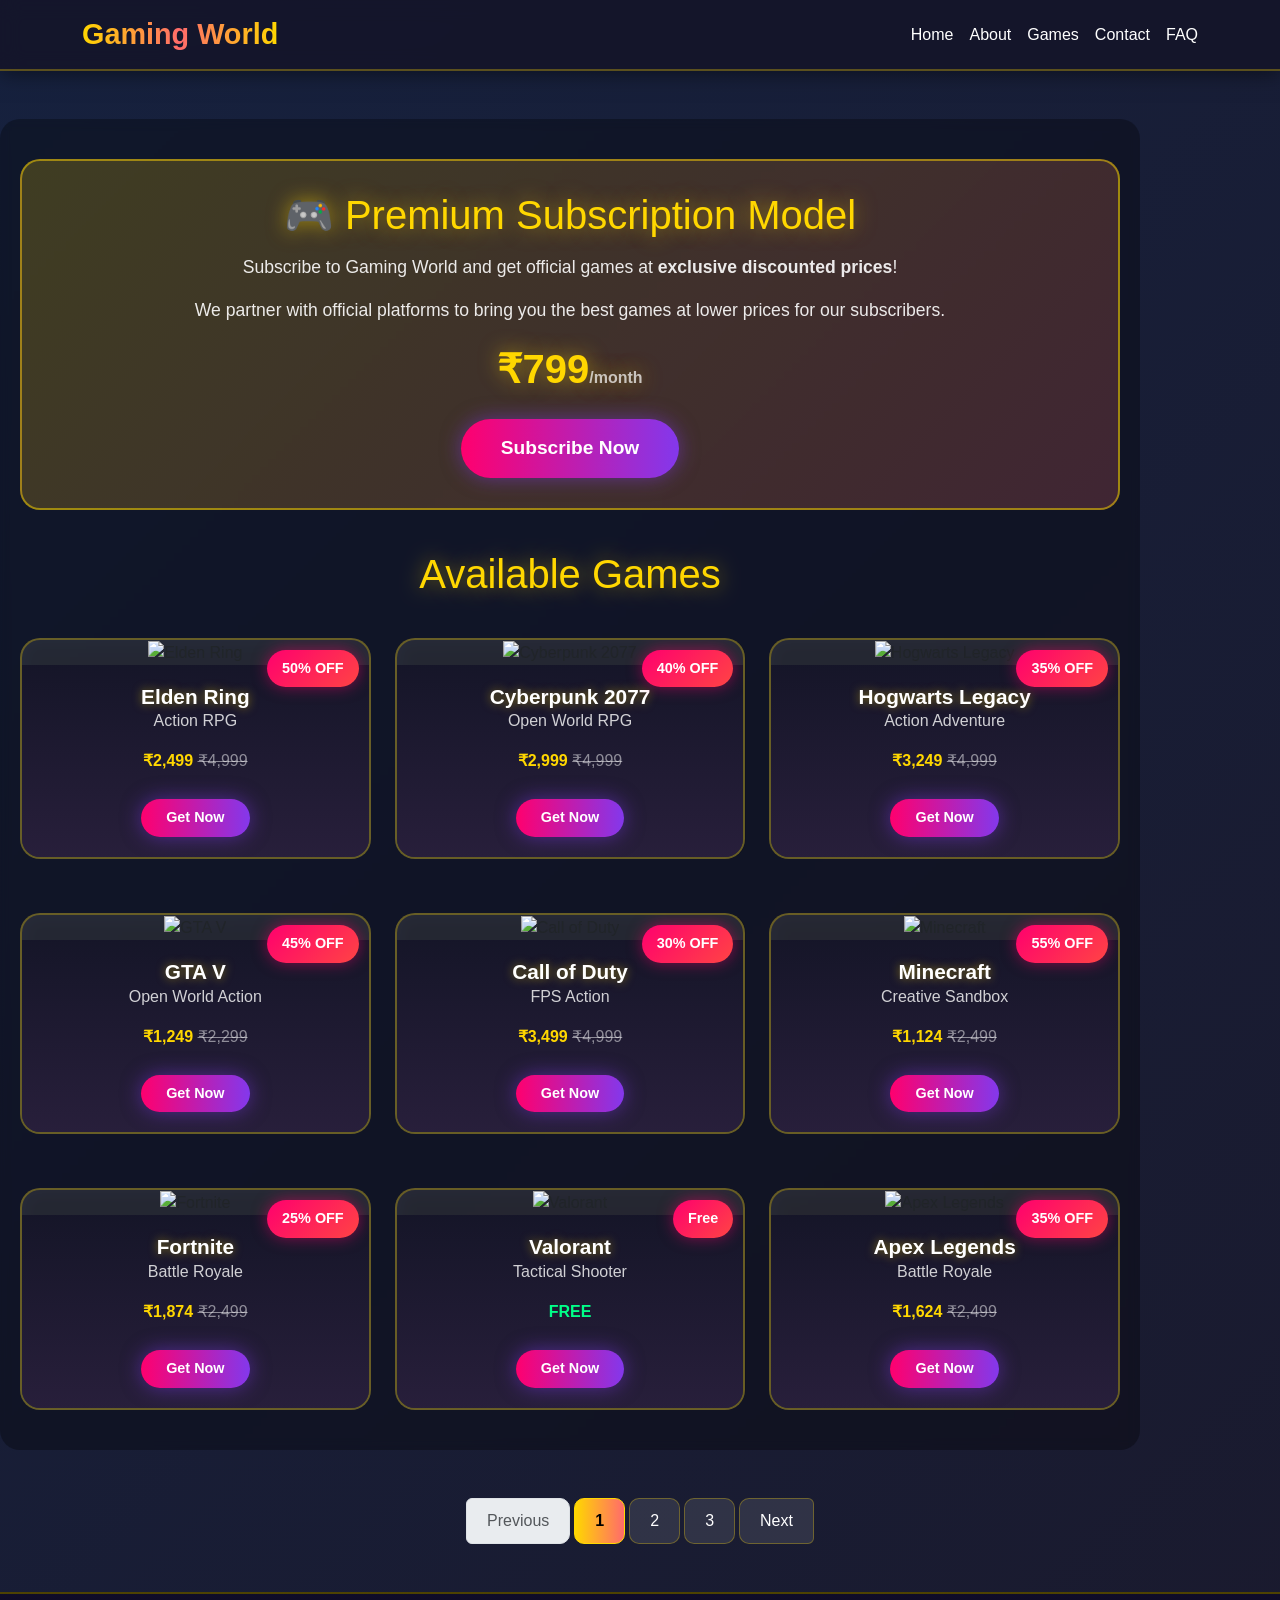
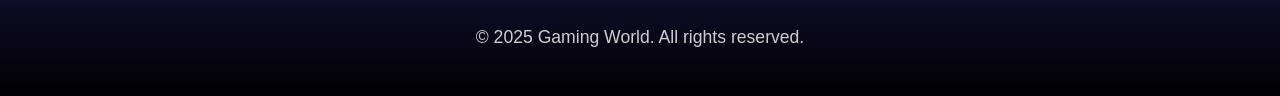
==== games.html @ 724cc8b2 "Initial commit - Gaming World website with subscription model" ====
<!DOCTYPE html>
<html lang="en">
<head>
    <meta charset="UTF-8">
    <meta name="viewport" content="width=device-width, initial-scale=1.0">
    <title>Gaming World - Premium Games Subscription</title>
    <link href="https://cdn.jsdelivr.net/npm/bootstrap@5.3.0-alpha1/dist/css/bootstrap.min.css" rel="stylesheet">
    <link rel="stylesheet" href="style.css">
    <style>
        .subscription-banner {
            background: linear-gradient(135deg, rgba(255, 215, 0, 0.2), rgba(255, 107, 107, 0.2));
            border: 2px solid rgba(255, 215, 0, 0.5);
            border-radius: 20px;
            padding: 30px;
            margin-bottom: 40px;
            text-align: center;
        }
        .subscription-banner h2 {
            color: #ffd700 !important;
            margin-bottom: 15px;
        }
        .subscription-banner p {
            color: rgba(255, 255, 255, 0.9);
            font-size: 1.1rem;
        }
        .price-tag {
            font-size: 2.5rem;
            font-weight: bold;
            color: #ffd700;
            text-shadow: 0 0 20px rgba(255, 215, 0, 0.5);
        }
        .price-tag span {
            font-size: 1rem;
            color: rgba(255, 255, 255, 0.7);
        }
        .game-img {
            height: 200px;
            object-fit: cover;
            width: 100%;
        }
        .discount-badge {
            position: absolute;
            top: 10px;
            right: 10px;
            background: linear-gradient(135deg, #ff006e, #ff4444);
            color: white;
            padding: 8px 15px;
            border-radius: 20px;
            font-weight: bold;
            font-size: 0.9rem;
            box-shadow: 0 0 15px rgba(255, 0, 110, 0.5);
            z-index: 10;
        }
        .game-card {
            position: relative;
            overflow: hidden;
        }
    </style>
</head>
<body class="animated-bg">
    
    <!-- Floating Particles -->
    <div class="particles">
        <ul>
            <li class="particle"></li>
            <li class="particle"></li>
            <li class="particle"></li>
            <li class="particle"></li>
            <li class="particle"></li>
            <li class="particle"></li>
            <li class="particle"></li>
            <li class="particle"></li>
            <li class="particle"></li>
            <li class="particle"></li>
        </ul>
    </div>

    <!-- Navigation Bar -->
    <nav class="navbar navbar-expand-lg navbar-dark">
        <div class="container d-flex justify-content-between">
            <a class="navbar-brand" href="index.html">Gaming World</a>
            <div class="d-flex gap-3">
                <a class="nav-link text-white" href="index.html">Home</a>
                <a class="nav-link text-white" href="about.html">About</a>
                <a class="nav-link text-white" href="games.html">Games</a>
                <a class="nav-link text-white" href="contact.html">Contact</a>
                <a class="nav-link text-white" href="FAQ.html">FAQ</a>
            </div>
        </div>
    </nav>

    <section class="container my-5 text-center content-section">
        
        <!-- Subscription Banner -->
        <div class="subscription-banner">
            <h2>🎮 Premium Subscription Model</h2>
            <p>Subscribe to Gaming World and get official games at <strong>exclusive discounted prices</strong>!</p>
            <p style="margin-top: 15px;">We partner with official platforms to bring you the best games at lower prices for our subscribers.</p>
            <div class="price-tag">
                ₹799<span>/month</span>
            </div>
            <a href="contact.html" class="btn-neon" style="margin-top: 20px;">Subscribe Now</a>
        </div>
        
        <h1 style="color: #ffd700; text-shadow: 0 0 20px rgba(255, 215, 0, 0.5); margin-bottom: 40px;">Available Games</h1>
        
        <!-- Page 1: Action & RPG Games -->
        <div class="row g-4">
            <div class="col-md-4">
                <div class="game-card">
                    <span class="discount-badge">50% OFF</span>
                    <img src="https://wallpapercave.com/wp/wp9668225.jpg" class="card-img-top game-img" alt="Elden Ring">
                    <div class="card-body">
                        <h5 class="card-title">Elden Ring</h5>
                        <p style="color: rgba(255,255,255,0.8);">Action RPG</p>
                        <p><strong style="color: #ffd700;">₹2,499</strong> <span style="text-decoration: line-through; color: rgba(255,255,255,0.5);">₹4,999</span></p>
                        <a href="#" class="btn-neon" style="padding: 8px 25px; font-size: 0.9rem; display: inline-block; margin-top: 10px;">Get Now</a>
                    </div>
                </div>
            </div>
            <div class="col-md-4">
                <div class="game-card">
                    <span class="discount-badge">40% OFF</span>
                    <img src="https://wallpapercave.com/wp/wp1984344.jpg" class="card-img-top game-img" alt="Cyberpunk 2077">
                    <div class="card-body">
                        <h5 class="card-title">Cyberpunk 2077</h5>
                        <p style="color: rgba(255,255,255,0.8);">Open World RPG</p>
                        <p><strong style="color: #ffd700;">₹2,999</strong> <span style="text-decoration: line-through; color: rgba(255,255,255,0.5);">₹4,999</span></p>
                        <a href="#" class="btn-neon" style="padding: 8px 25px; font-size: 0.9rem; display: inline-block; margin-top: 10px;">Get Now</a>
                    </div>
                </div>
            </div>
            <div class="col-md-4">
                <div class="game-card">
                    <span class="discount-badge">35% OFF</span>
                    <img src="https://wallpapercave.com/wp/wp9009736.jpg" class="card-img-top game-img" alt="Hogwarts Legacy">
                    <div class="card-body">
                        <h5 class="card-title">Hogwarts Legacy</h5>
                        <p style="color: rgba(255,255,255,0.8);">Action Adventure</p>
                        <p><strong style="color: #ffd700;">₹3,249</strong> <span style="text-decoration: line-through; color: rgba(255,255,255,0.5);">₹4,999</span></p>
                        <a href="#" class="btn-neon" style="padding: 8px 25px; font-size: 0.9rem; display: inline-block; margin-top: 10px;">Get Now</a>
                    </div>
                </div>
            </div>
        </div>
        
        <!-- Page 2: Open World & Action -->
        <div class="row g-4" style="margin-top: 30px;">
            <div class="col-md-4">
                <div class="game-card">
                    <span class="discount-badge">45% OFF</span>
                    <img src="https://wallpapercave.com/wp/wp2397609.jpg" class="card-img-top game-img" alt="GTA V">
                    <div class="card-body">
                        <h5 class="card-title">GTA V</h5>
                        <p style="color: rgba(255,255,255,0.8);">Open World Action</p>
                        <p><strong style="color: #ffd700;">₹1,249</strong> <span style="text-decoration: line-through; color: rgba(255,255,255,0.5);">₹2,299</span></p>
                        <a href="#" class="btn-neon" style="padding: 8px 25px; font-size: 0.9rem; display: inline-block; margin-top: 10px;">Get Now</a>
                    </div>
                </div>
            </div>
            <div class="col-md-4">
                <div class="game-card">
                    <span class="discount-badge">30% OFF</span>
                    <img src="https://wallpapercave.com/wp/wp5032611.jpg" class="card-img-top game-img" alt="Call of Duty">
                    <div class="card-body">
                        <h5 class="card-title">Call of Duty</h5>
                        <p style="color: rgba(255,255,255,0.8);">FPS Action</p>
                        <p><strong style="color: #ffd700;">₹3,499</strong> <span style="text-decoration: line-through; color: rgba(255,255,255,0.5);">₹4,999</span></p>
                        <a href="#" class="btn-neon" style="padding: 8px 25px; font-size: 0.9rem; display: inline-block; margin-top: 10px;">Get Now</a>
                    </div>
                </div>
            </div>
            <div class="col-md-4">
                <div class="game-card">
                    <span class="discount-badge">55% OFF</span>
                    <img src="https://wallpapercave.com/wp/wp1045.jpg" class="card-img-top game-img" alt="Minecraft">
                    <div class="card-body">
                        <h5 class="card-title">Minecraft</h5>
                        <p style="color: rgba(255,255,255,0.8);">Creative Sandbox</p>
                        <p><strong style="color: #ffd700;">₹1,124</strong> <span style="text-decoration: line-through; color: rgba(255,255,255,0.5);">₹2,499</span></p>
                        <a href="#" class="btn-neon" style="padding: 8px 25px; font-size: 0.9rem; display: inline-block; margin-top: 10px;">Get Now</a>
                    </div>
                </div>
            </div>
        </div>
        
        <!-- Page 3: Battle Royale -->
        <div class="row g-4" style="margin-top: 30px;">
            <div class="col-md-4">
                <div class="game-card">
                    <span class="discount-badge">25% OFF</span>
                    <img src="https://wallpapercave.com/wp/wp1926802.jpg" class="card-img-top game-img" alt="Fortnite">
                    <div class="card-body">
                        <h5 class="card-title">Fortnite</h5>
                        <p style="color: rgba(255,255,255,0.8);">Battle Royale</p>
                        <p><strong style="color: #ffd700;">₹1,874</strong> <span style="text-decoration: line-through; color: rgba(255,255,255,0.5);">₹2,499</span></p>
                        <a href="#" class="btn-neon" style="padding: 8px 25px; font-size: 0.9rem; display: inline-block; margin-top: 10px;">Get Now</a>
                    </div>
                </div>
            </div>
            <div class="col-md-4">
                <div class="game-card">
                    <span class="discount-badge">Free</span>
                    <img src="https://wallpapercave.com/wp/wp2314130.jpg" class="card-img-top game-img" alt="Valorant">
                    <div class="card-body">
                        <h5 class="card-title">Valorant</h5>
                        <p style="color: rgba(255,255,255,0.8);">Tactical Shooter</p>
                        <p><strong style="color: #00ff88;">FREE</strong></p>
                        <a href="#" class="btn-neon" style="padding: 8px 25px; font-size: 0.9rem; display: inline-block; margin-top: 10px;">Get Now</a>
                    </div>
                </div>
            </div>
            <div class="col-md-4">
                <div class="game-card">
                    <span class="discount-badge">35% OFF</span>
                    <img src="https://wallpapercave.com/wp/wp1919317.jpg" class="card-img-top game-img" alt="Apex Legends">
                    <div class="card-body">
                        <h5 class="card-title">Apex Legends</h5>
                        <p style="color: rgba(255,255,255,0.8);">Battle Royale</p>
                        <p><strong style="color: #ffd700;">₹1,624</strong> <span style="text-decoration: line-through; color: rgba(255,255,255,0.5);">₹2,499</span></p>
                        <a href="#" class="btn-neon" style="padding: 8px 25px; font-size: 0.9rem; display: inline-block; margin-top: 10px;">Get Now</a>
                    </div>
                </div>
            </div>
        </div>
    </section>

    <!-- Pagination -->
    <nav aria-label="Page navigation">
        <ul class="pagination justify-content-center mt-4">
            <li class="page-item disabled">
                <a class="page-link" href="#" tabindex="-1">Previous</a>
            </li>
            <li class="page-item active"><a class="page-link" href="#">1</a></li>
            <li class="page-item"><a class="page-link" href="#">2</a></li>
            <li class="page-item"><a class="page-link" href="#">3</a></li>
            <li class="page-item">
                <a class="page-link" href="#">Next</a>
            </li>
        </ul>
    </nav>

    <!-- Footer -->
    <footer class="text-center mt-5">
        <p>&copy; 2025 Gaming World. All rights reserved.</p>
    </footer>

    <script src="https://cdn.jsdelivr.net/npm/bootstrap@5.3.0-alpha1/dist/js/bootstrap.bundle.min.js"></script>
</body>
</html>
---- style.css ----
/* Gaming World - Enhanced Styles with Live Backgrounds */

* {
    margin: 0;
    padding: 0;
    box-sizing: border-box;
}

body {
    font-family: 'Segoe UI', Tahoma, Geneva, Verdana, sans-serif;
    min-height: 100vh;
    overflow-x: hidden;
}

/* Animated Gradient Background */
.animated-bg {
    background: linear-gradient(-45deg, #0f0c29, #302b63, #24243e, #1a1a2e, #16213e);
    background-size: 400% 400%;
    animation: gradientShift 15s ease infinite;
    min-height: 100vh;
}

@keyframes gradientShift {
    0% { background-position: 0% 50%; }
    50% { background-position: 100% 50%; }
    100% { background-position: 0% 50%; }
}

/* Floating Particles */
.particles {
    position: fixed;
    top: 0;
    left: 0;
    width: 100%;
    height: 100%;
    pointer-events: none;
    overflow: hidden;
    z-index: 0;
}

.particle {
    position: absolute;
    display: block;
    list-style: none;
    width: 10px;
    height: 10px;
    background: rgba(255, 255, 255, 0.2);
    animation: animateParticles 25s linear infinite;
    bottom: -150px;
    border-radius: 50%;
}

.particle:nth-child(1) {
    left: 25%;
    width: 10px;
    height: 10px;
    background: rgba(255, 215, 0, 0.6);
    animation-delay: 0s;
}

.particle:nth-child(2) {
    left: 10%;
    width: 6px;
    height: 6px;
    background: rgba(255, 100, 100, 0.6);
    animation-delay: 2s;
    animation-duration: 12s;
}

.particle:nth-child(3) {
    left: 70%;
    width: 8px;
    height: 8px;
    background: rgba(100, 255, 100, 0.6);
    animation-delay: 4s;
}

.particle:nth-child(4) {
    left: 40%;
    width: 12px;
    height: 12px;
    background: rgba(100, 150, 255, 0.6);
    animation-delay: 0s;
    animation-duration: 18s;
}

.particle:nth-child(5) {
    left: 65%;
    width: 5px;
    height: 5px;
    background: rgba(255, 150, 255, 0.6);
    animation-delay: 0s;
}

.particle:nth-child(6) {
    left: 75%;
    width: 15px;
    height: 15px;
    background: rgba(255, 200, 100, 0.6);
    animation-delay: 3s;
}

.particle:nth-child(7) {
    left: 35%;
    width: 8px;
    height: 8px;
    background: rgba(150, 255, 255, 0.6);
    animation-delay: 7s;
}

.particle:nth-child(8) {
    left: 50%;
    width: 6px;
    height: 6px;
    background: rgba(255, 100, 150, 0.6);
    animation-delay: 15s;
    animation-duration: 45s;
}

.particle:nth-child(9) {
    left: 20%;
    width: 9px;
    height: 9px;
    background: rgba(200, 150, 255, 0.6);
    animation-delay: 2s;
    animation-duration: 35s;
}

.particle:nth-child(10) {
    left: 85%;
    width: 11px;
    height: 11px;
    background: rgba(255, 255, 150, 0.6);
    animation-delay: 0s;
    animation-duration: 20s;
}

@keyframes animateParticles {
    0% {
        transform: translateY(0) rotate(0deg);
        opacity: 1;
    }
    100% {
        transform: translateY(-1000px) rotate(720deg);
        opacity: 0;
    }
}

/* Glass Morphism Navbar */
.navbar {
    background: rgba(20, 20, 40, 0.85) !important;
    backdrop-filter: blur(10px);
    border-bottom: 2px solid rgba(255, 215, 0, 0.3);
    box-shadow: 0 2px 20px rgba(0, 0, 0, 0.5);
    position: relative;
    z-index: 1000;
}

.navbar-brand {
    font-size: 1.8rem;
    font-weight: bold;
    background: linear-gradient(90deg, #ffd700, #ff6b6b, #ffd700);
    -webkit-background-clip: text;
    -webkit-text-fill-color: transparent;
    background-clip: text;
    animation: brandGlow 2s ease-in-out infinite alternate;
}

@keyframes brandGlow {
    from { filter: drop-shadow(0 0 5px rgba(255, 215, 0, 0.5)); }
    to { filter: drop-shadow(0 0 20px rgba(255, 215, 0, 0.8)); }
}

.navbar-nav .nav-link {
    color: #fff !important;
    font-weight: 500;
    transition: all 0.3s ease;
    position: relative;
    padding: 8px 16px;
    margin: 0 5px;
}

.navbar-nav .nav-link:hover,
.navbar-nav .nav-link.active {
    color: #ffd700 !important;
    text-shadow: 0 0 10px rgba(255, 215, 0, 0.7);
}

.navbar-nav .nav-link::after {
    content: '';
    position: absolute;
    width: 0;
    height: 2px;
    bottom: 0;
    left: 50%;
    background: linear-gradient(90deg, transparent, #ffd700, transparent);
    transition: all 0.3s ease;
    transform: translateX(-50%);
}

.navbar-nav .nav-link:hover::after {
    width: 80%;
}

/* Hero Section */
.hero-section {
    position: relative;
    padding: 100px 0;
    overflow: hidden;
    background: linear-gradient(135deg, rgba(15, 12, 41, 0.9), rgba(48, 43, 99, 0.9), rgba(36, 36, 62, 0.9));
}

.hero-section::before {
    content: '';
    position: absolute;
    top: 0;
    left: 0;
    right: 0;
    bottom: 0;
    background: url('data:image/svg+xml,<svg xmlns="http://www.w3.org/2000/svg" viewBox="0 0 100 100"><circle cx="50" cy="50" r="1" fill="white" opacity="0.5"/></svg>');
    background-size: 50px 50px;
    animation: starMove 20s linear infinite;
    opacity: 0.3;
}

@keyframes starMove {
    from { transform: translateY(0); }
    to { transform: translateY(-50px); }
}

.hero-section h1 {
    font-size: 4rem;
    font-weight: bold;
    background: linear-gradient(90deg, #fff, #ffd700, #fff);
    -webkit-background-clip: text;
    -webkit-text-fill-color: transparent;
    background-clip: text;
    animation: textShine 3s ease-in-out infinite;
    text-shadow: none;
}

@keyframes textShine {
    0%, 100% { background-position: 0% 50%; }
    50% { background-position: 100% 50%; }
}

.hero-section p {
    font-size: 1.5rem;
    color: rgba(255, 255, 255, 0.9);
    margin-bottom: 30px;
}

/* Neon Button */
.btn-neon {
    position: relative;
    display: inline-block;
    padding: 15px 40px;
    font-size: 1.2rem;
    font-weight: bold;
    color: #fff;
    background: linear-gradient(90deg, #ff006e, #8338ec, #3a86ff);
    background-size: 200% 200%;
    border: none;
    border-radius: 50px;
    cursor: pointer;
    text-decoration: none;
    transition: all 0.3s ease;
    animation: gradientMove 3s ease infinite;
    box-shadow: 0 0 20px rgba(131, 56, 236, 0.5);
}

@keyframes gradientMove {
    0% { background-position: 0% 50%; }
    50% { background-position: 100% 50%; }
    100% { background-position: 0% 50%; }
}

.btn-neon:hover {
    transform: translateY(-3px) scale(1.05);
    box-shadow: 0 0 40px rgba(131, 56, 236, 0.8), 0 0 60px rgba(255, 0, 110, 0.4);
    color: #fff;
    text-decoration: none;
}

/* Game Cards */
.game-card {
    background: rgba(255, 255, 255, 0.1);
    backdrop-filter: blur(10px);
    border: 2px solid rgba(255, 215, 0, 0.3);
    border-radius: 20px;
    overflow: hidden;
    transition: all 0.4s cubic-bezier(0.175, 0.885, 0.32, 1.275);
    position: relative;
    z-index: 1;
}

.game-card::before {
    content: '';
    position: absolute;
    top: 0;
    left: -100%;
    width: 100%;
    height: 100%;
    background: linear-gradient(90deg, transparent, rgba(255, 215, 0, 0.2), transparent);
    transition: left 0.5s ease;
}

.game-card:hover::before {
    left: 100%;
}

.game-card:hover {
    transform: translateY(-15px) scale(1.02);
    border-color: #ffd700;
    box-shadow: 0 20px 40px rgba(0, 0, 0, 0.4), 0 0 30px rgba(255, 215, 0, 0.3);
}

.game-card img {
    transition: transform 0.4s ease;
}

.game-card:hover img {
    transform: scale(1.1);
}

.game-card .card-body {
    background: linear-gradient(180deg, rgba(20, 20, 40, 0.9), rgba(40, 30, 60, 0.9));
    padding: 20px;
}

.game-card .card-title {
    color: #fff;
    font-weight: bold;
    font-size: 1.3rem;
    text-shadow: 0 0 10px rgba(255, 215, 0, 0.5);
}

.game-card p {
    color: rgba(255, 255, 255, 0.8);
}

/* Neon Badges */
.badge {
    padding: 8px 16px;
    font-weight: bold;
    text-transform: uppercase;
    letter-spacing: 1px;
    animation: badgePulse 2s ease-in-out infinite;
}

@keyframes badgePulse {
    0%, 100% { transform: scale(1); }
    50% { transform: scale(1.05); }
}

.bg-success {
    background: linear-gradient(90deg, #00d09c, #00ff88) !important;
    box-shadow: 0 0 15px rgba(0, 208, 156, 0.5);
}

.bg-warning {
    background: linear-gradient(90deg, #ffd700, #ffaa00) !important;
    box-shadow: 0 0 15px rgba(255, 215, 0, 0.5);
}

.bg-danger {
    background: linear-gradient(90deg, #ff006e, #ff4444) !important;
    box-shadow: 0 0 15px rgba(255, 0, 110, 0.5);
}

/* Footer */
footer {
    background: linear-gradient(180deg, rgba(15, 12, 41, 0.95), rgba(0, 0, 0, 0.95)) !important;
    border-top: 2px solid rgba(255, 215, 0, 0.3);
    padding: 30px 0;
    position: relative;
    z-index: 10;
}

footer p {
    color: rgba(255, 255, 255, 0.8);
    font-size: 1.1rem;
}

/* Pagination */
.pagination {
    justify-content: center;
    margin: 40px 0;
}

.page-link {
    background: rgba(255, 255, 255, 0.1);
    border: 1px solid rgba(255, 215, 0, 0.3);
    color: #fff;
    padding: 10px 20px;
    margin: 0 5px;
    border-radius: 10px;
    transition: all 0.3s ease;
}

.page-link:hover {
    background: rgba(255, 215, 0, 0.2);
    border-color: #ffd700;
    color: #ffd700;
    transform: translateY(-3px);
    box-shadow: 0 5px 15px rgba(255, 215, 0, 0.3);
}

.page-item.active .page-link {
    background: linear-gradient(90deg, #ffd700, #ff6b6b);
    border-color: #ffd700;
    color: #000;
    font-weight: bold;
}

/* Responsive adjustments */
@media (max-width: 768px) {
    .hero-section h1 {
        font-size: 2.5rem;
    }
    
    .hero-section p {
        font-size: 1.1rem;
    }
    
    .game-card {
        margin-bottom: 20px;
    }
}

/* Dropdown Menu */
.dropdown-menu {
    background: rgba(20, 20, 40, 0.95) !important;
    backdrop-filter: blur(10px);
    border: 2px solid rgba(255, 215, 0, 0.3);
    border-radius: 15px;
    padding: 10px;
    margin-top: 10px;
}

.dropdown-item {
    color: #fff !important;
    padding: 10px 20px;
    border-radius: 10px;
    transition: all 0.3s ease;
}

.dropdown-item:hover {
    background: rgba(255, 215, 0, 0.2);
    color: #ffd700 !important;
    transform: translateX(5px);
}

/* Custom scrollbar */
::-webkit-scrollbar {
    width: 10px;
}

::-webkit-scrollbar-track {
    background: #0f0c29;
}

::-webkit-scrollbar-thumb {
    background: linear-gradient(180deg, #ffd700, #ff6b6b);
    border-radius: 10px;
}

::-webkit-scrollbar-thumb:hover {
    background: linear-gradient(180deg, #ff6b6b, #ffd700);
}

/* Loading animation for images */
img {
    transition: opacity 0.3s ease;
}

img:hover {
    opacity: 0.9;
}

/* Section titles */
h2 {
    color: #ffd700;
    font-size: 2.5rem;
    text-shadow: 0 0 20px rgba(255, 215, 0, 0.5);
    margin-bottom: 30px;
}

/* Content containers */
.content-section {
    position: relative;
    z-index: 1;
    padding: 40px 20px;
    background: rgba(0, 0, 0, 0.3);
    backdrop-filter: blur(5px);
    border-radius: 20px;
    margin: 20px 0;
}

/* Responsive container */
.container {
    position: relative;
    z-index: 1;
}
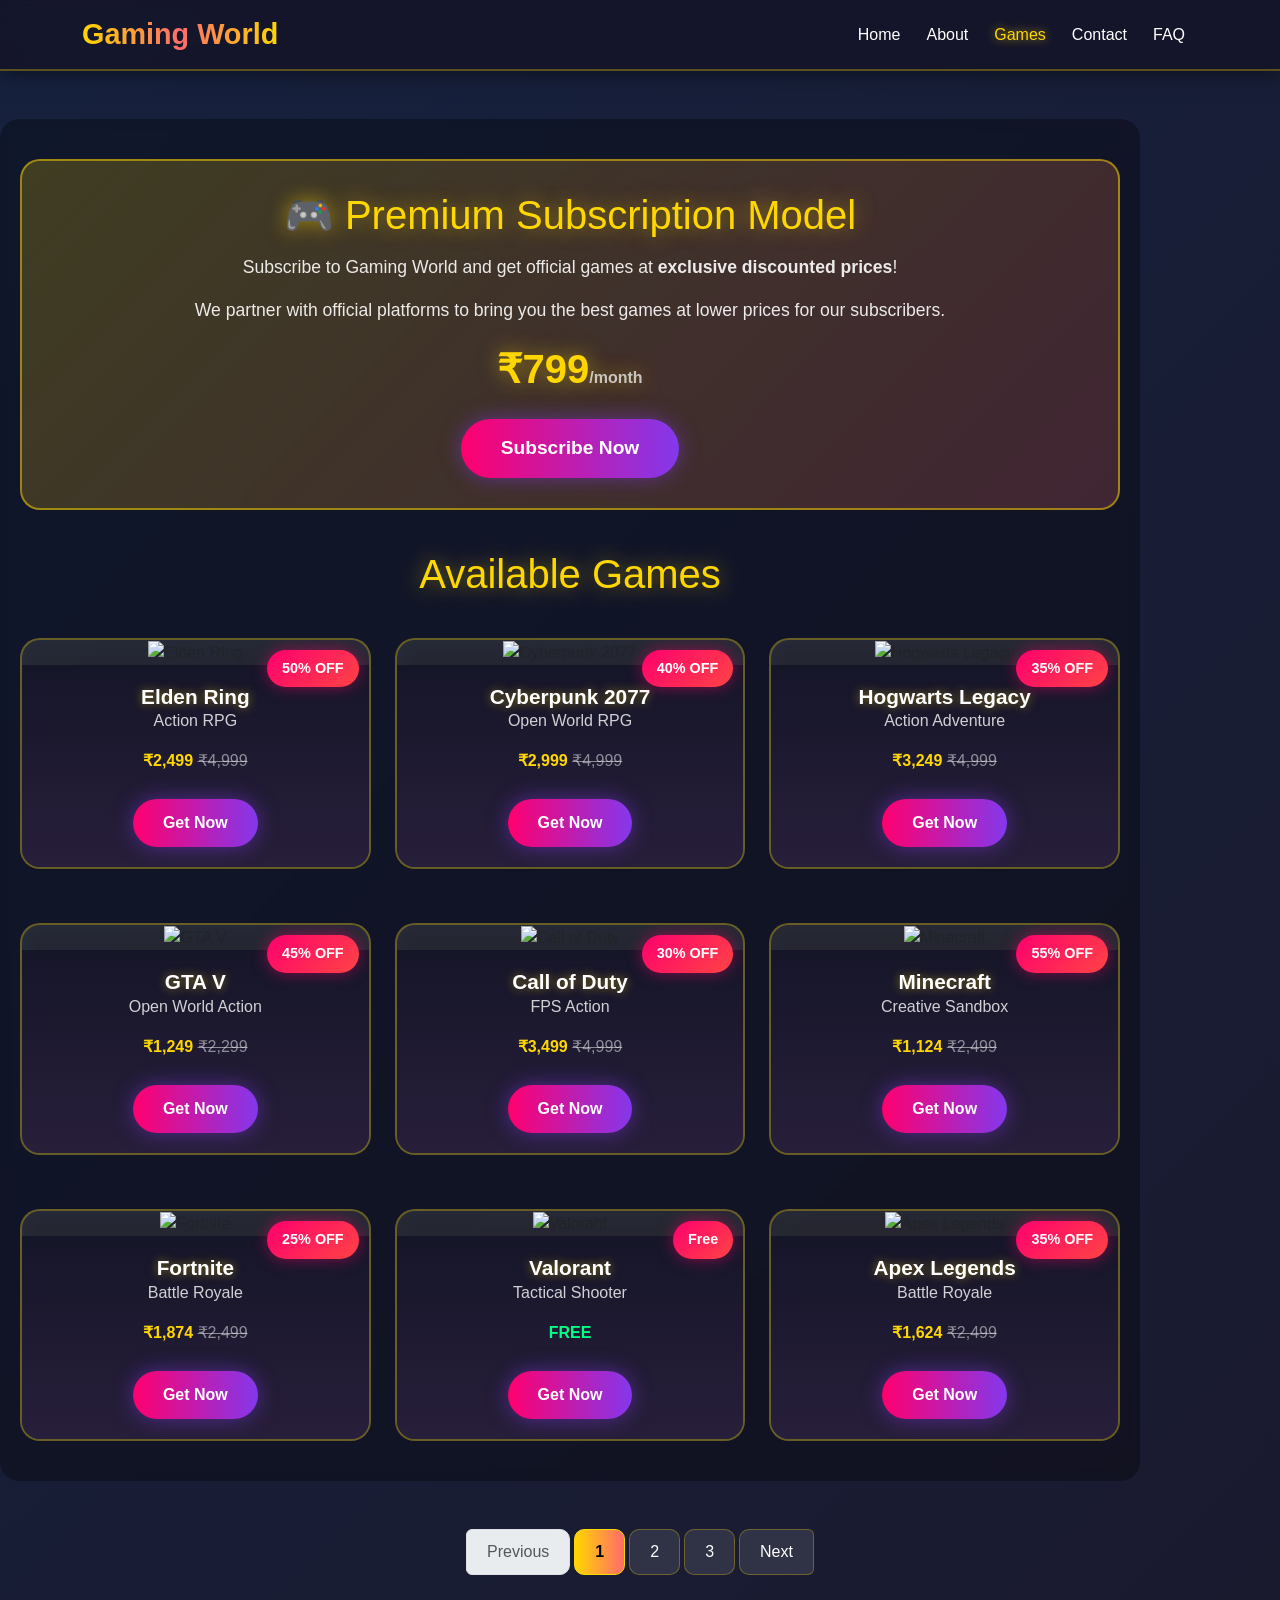
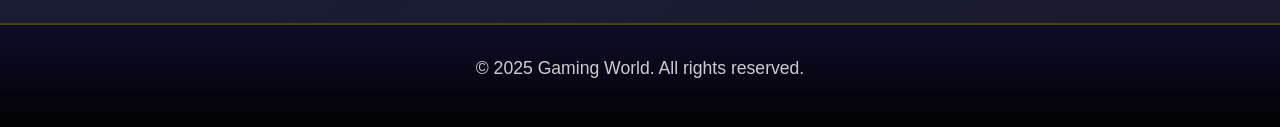
==== commit 30a169bd: "fix: correct game images, fix broken HTML tag, fix pagination link - Replace all mismatched Unsplash" ====
--- a/games.html
+++ b/games.html
@@ -77,14 +77,19 @@
 
     <!-- Navigation Bar -->
     <nav class="navbar navbar-expand-lg navbar-dark">
-        <div class="container d-flex justify-content-between">
+        <div class="container">
             <a class="navbar-brand" href="index.html">Gaming World</a>
-            <div class="d-flex gap-3">
-                <a class="nav-link text-white" href="index.html">Home</a>
-                <a class="nav-link text-white" href="about.html">About</a>
-                <a class="nav-link text-white" href="games.html">Games</a>
-                <a class="nav-link text-white" href="contact.html">Contact</a>
-                <a class="nav-link text-white" href="FAQ.html">FAQ</a>
+            <button class="navbar-toggler" type="button" data-bs-toggle="collapse" data-bs-target="#navbarNav">
+                <span class="navbar-toggler-icon"></span>
+            </button>
+            <div class="collapse navbar-collapse" id="navbarNav">
+                <ul class="navbar-nav ms-auto">
+                    <li class="nav-item"><a class="nav-link" href="index.html">Home</a></li>
+                    <li class="nav-item"><a class="nav-link" href="about.html">About</a></li>
+                    <li class="nav-item"><a class="nav-link active" href="games.html">Games</a></li>
+                    <li class="nav-item"><a class="nav-link" href="contact.html">Contact</a></li>
+                    <li class="nav-item"><a class="nav-link" href="FAQ.html">FAQ</a></li>
+                </ul>
             </div>
         </div>
     </nav>
@@ -109,36 +114,36 @@
             <div class="col-md-4">
                 <div class="game-card">
                     <span class="discount-badge">50% OFF</span>
-                    <img src="https://wallpapercave.com/wp/wp9668225.jpg" class="card-img-top game-img" alt="Elden Ring">
+                    <img src="https://cdn.akamai.steamstatic.com/steam/apps/1245620/header.jpg" class="card-img-top game-img" alt="Elden Ring" onerror="this.onerror=null;this.src='https://via.placeholder.com/400x200/1a1a2e/ffd700?text=Elden+Ring';">
                     <div class="card-body">
                         <h5 class="card-title">Elden Ring</h5>
                         <p style="color: rgba(255,255,255,0.8);">Action RPG</p>
                         <p><strong style="color: #ffd700;">₹2,499</strong> <span style="text-decoration: line-through; color: rgba(255,255,255,0.5);">₹4,999</span></p>
-                        <a href="#" class="btn-neon" style="padding: 8px 25px; font-size: 0.9rem; display: inline-block; margin-top: 10px;">Get Now</a>
+                        <a href="#" class="btn-neon" style="padding: 12px 30px; font-size: 1rem; display: inline-block; margin-top: 10px;">Get Now</a>
                     </div>
                 </div>
             </div>
             <div class="col-md-4">
                 <div class="game-card">
                     <span class="discount-badge">40% OFF</span>
-                    <img src="https://wallpapercave.com/wp/wp1984344.jpg" class="card-img-top game-img" alt="Cyberpunk 2077">
+                    <img src="https://cdn.akamai.steamstatic.com/steam/apps/1091500/header.jpg" class="card-img-top game-img" alt="Cyberpunk 2077" onerror="this.onerror=null;this.src='https://via.placeholder.com/400x200/1a1a2e/ffd700?text=Cyberpunk+2077';">
                     <div class="card-body">
                         <h5 class="card-title">Cyberpunk 2077</h5>
                         <p style="color: rgba(255,255,255,0.8);">Open World RPG</p>
                         <p><strong style="color: #ffd700;">₹2,999</strong> <span style="text-decoration: line-through; color: rgba(255,255,255,0.5);">₹4,999</span></p>
-                        <a href="#" class="btn-neon" style="padding: 8px 25px; font-size: 0.9rem; display: inline-block; margin-top: 10px;">Get Now</a>
+                        <a href="#" class="btn-neon" style="padding: 12px 30px; font-size: 1rem; display: inline-block; margin-top: 10px;">Get Now</a>
                     </div>
                 </div>
             </div>
             <div class="col-md-4">
                 <div class="game-card">
                     <span class="discount-badge">35% OFF</span>
-                    <img src="https://wallpapercave.com/wp/wp9009736.jpg" class="card-img-top game-img" alt="Hogwarts Legacy">
+                    <img src="https://cdn.akamai.steamstatic.com/steam/apps/990080/header.jpg" class="card-img-top game-img" alt="Hogwarts Legacy" onerror="this.onerror=null;this.src='https://via.placeholder.com/400x200/1a1a2e/ffd700?text=Hogwarts+Legacy';">
                     <div class="card-body">
                         <h5 class="card-title">Hogwarts Legacy</h5>
                         <p style="color: rgba(255,255,255,0.8);">Action Adventure</p>
                         <p><strong style="color: #ffd700;">₹3,249</strong> <span style="text-decoration: line-through; color: rgba(255,255,255,0.5);">₹4,999</span></p>
-                        <a href="#" class="btn-neon" style="padding: 8px 25px; font-size: 0.9rem; display: inline-block; margin-top: 10px;">Get Now</a>
+                        <a href="#" class="btn-neon" style="padding: 12px 30px; font-size: 1rem; display: inline-block; margin-top: 10px;">Get Now</a>
                     </div>
                 </div>
             </div>
@@ -149,36 +154,36 @@
             <div class="col-md-4">
                 <div class="game-card">
                     <span class="discount-badge">45% OFF</span>
-                    <img src="https://wallpapercave.com/wp/wp2397609.jpg" class="card-img-top game-img" alt="GTA V">
+                    <img src="https://cdn.akamai.steamstatic.com/steam/apps/271590/header.jpg" class="card-img-top game-img" alt="GTA V" onerror="this.onerror=null;this.src='https://via.placeholder.com/400x200/1a1a2e/ffd700?text=GTA+V';">
                     <div class="card-body">
                         <h5 class="card-title">GTA V</h5>
                         <p style="color: rgba(255,255,255,0.8);">Open World Action</p>
                         <p><strong style="color: #ffd700;">₹1,249</strong> <span style="text-decoration: line-through; color: rgba(255,255,255,0.5);">₹2,299</span></p>
-                        <a href="#" class="btn-neon" style="padding: 8px 25px; font-size: 0.9rem; display: inline-block; margin-top: 10px;">Get Now</a>
+                        <a href="#" class="btn-neon" style="padding: 12px 30px; font-size: 1rem; display: inline-block; margin-top: 10px;">Get Now</a>
                     </div>
                 </div>
             </div>
             <div class="col-md-4">
                 <div class="game-card">
                     <span class="discount-badge">30% OFF</span>
-                    <img src="https://wallpapercave.com/wp/wp5032611.jpg" class="card-img-top game-img" alt="Call of Duty">
+                    <img src="https://cdn.akamai.steamstatic.com/steam/apps/2835570/header.jpg" class="card-img-top game-img" alt="Call of Duty" onerror="this.onerror=null;this.src='https://via.placeholder.com/400x200/1a1a2e/ffd700?text=Call+of+Duty';">
                     <div class="card-body">
                         <h5 class="card-title">Call of Duty</h5>
                         <p style="color: rgba(255,255,255,0.8);">FPS Action</p>
                         <p><strong style="color: #ffd700;">₹3,499</strong> <span style="text-decoration: line-through; color: rgba(255,255,255,0.5);">₹4,999</span></p>
-                        <a href="#" class="btn-neon" style="padding: 8px 25px; font-size: 0.9rem; display: inline-block; margin-top: 10px;">Get Now</a>
+                        <a href="#" class="btn-neon" style="padding: 12px 30px; font-size: 1rem; display: inline-block; margin-top: 10px;">Get Now</a>
                     </div>
                 </div>
             </div>
             <div class="col-md-4">
                 <div class="game-card">
                     <span class="discount-badge">55% OFF</span>
-                    <img src="https://wallpapercave.com/wp/wp1045.jpg" class="card-img-top game-img" alt="Minecraft">
+                    <img src="https://cdn.akamai.steamstatic.com/steam/apps/1672970/header.jpg" class="card-img-top game-img" alt="Minecraft" onerror="this.onerror=null;this.src='https://via.placeholder.com/400x200/1a1a2e/ffd700?text=Minecraft';">
                     <div class="card-body">
                         <h5 class="card-title">Minecraft</h5>
                         <p style="color: rgba(255,255,255,0.8);">Creative Sandbox</p>
                         <p><strong style="color: #ffd700;">₹1,124</strong> <span style="text-decoration: line-through; color: rgba(255,255,255,0.5);">₹2,499</span></p>
-                        <a href="#" class="btn-neon" style="padding: 8px 25px; font-size: 0.9rem; display: inline-block; margin-top: 10px;">Get Now</a>
+                        <a href="#" class="btn-neon" style="padding: 12px 30px; font-size: 1rem; display: inline-block; margin-top: 10px;">Get Now</a>
                     </div>
                 </div>
             </div>
@@ -189,36 +194,36 @@
             <div class="col-md-4">
                 <div class="game-card">
                     <span class="discount-badge">25% OFF</span>
-                    <img src="https://wallpapercave.com/wp/wp1926802.jpg" class="card-img-top game-img" alt="Fortnite">
+                    <img src="https://cdn2.unrealengine.com/fortnite-chapter-5-season-2-myths-and-mortals-social-1920x1080-be3af6b4e80e.jpg" class="card-img-top game-img" alt="Fortnite" onerror="this.onerror=null;this.src='https://via.placeholder.com/400x200/1a1a2e/ffd700?text=Fortnite';">
                     <div class="card-body">
                         <h5 class="card-title">Fortnite</h5>
                         <p style="color: rgba(255,255,255,0.8);">Battle Royale</p>
                         <p><strong style="color: #ffd700;">₹1,874</strong> <span style="text-decoration: line-through; color: rgba(255,255,255,0.5);">₹2,499</span></p>
-                        <a href="#" class="btn-neon" style="padding: 8px 25px; font-size: 0.9rem; display: inline-block; margin-top: 10px;">Get Now</a>
+                        <a href="#" class="btn-neon" style="padding: 12px 30px; font-size: 1rem; display: inline-block; margin-top: 10px;">Get Now</a>
                     </div>
                 </div>
             </div>
             <div class="col-md-4">
                 <div class="game-card">
                     <span class="discount-badge">Free</span>
-                    <img src="https://wallpapercave.com/wp/wp2314130.jpg" class="card-img-top game-img" alt="Valorant">
+                    <img src="https://cdn.akamai.steamstatic.com/steam/apps/1229490/header.jpg" class="card-img-top game-img" alt="Valorant" onerror="this.onerror=null;this.src='https://via.placeholder.com/400x200/1a1a2e/ffd700?text=Valorant';">
                     <div class="card-body">
                         <h5 class="card-title">Valorant</h5>
                         <p style="color: rgba(255,255,255,0.8);">Tactical Shooter</p>
                         <p><strong style="color: #00ff88;">FREE</strong></p>
-                        <a href="#" class="btn-neon" style="padding: 8px 25px; font-size: 0.9rem; display: inline-block; margin-top: 10px;">Get Now</a>
+                        <a href="#" class="btn-neon" style="padding: 12px 30px; font-size: 1rem; display: inline-block; margin-top: 10px;">Get Now</a>
                     </div>
                 </div>
             </div>
             <div class="col-md-4">
                 <div class="game-card">
                     <span class="discount-badge">35% OFF</span>
-                    <img src="https://wallpapercave.com/wp/wp1919317.jpg" class="card-img-top game-img" alt="Apex Legends">
+                    <img src="https://cdn.akamai.steamstatic.com/steam/apps/1172470/header.jpg" class="card-img-top game-img" alt="Apex Legends" onerror="this.onerror=null;this.src='https://via.placeholder.com/400x200/1a1a2e/ffd700?text=Apex+Legends';">
                     <div class="card-body">
                         <h5 class="card-title">Apex Legends</h5>
                         <p style="color: rgba(255,255,255,0.8);">Battle Royale</p>
                         <p><strong style="color: #ffd700;">₹1,624</strong> <span style="text-decoration: line-through; color: rgba(255,255,255,0.5);">₹2,499</span></p>
-                        <a href="#" class="btn-neon" style="padding: 8px 25px; font-size: 0.9rem; display: inline-block; margin-top: 10px;">Get Now</a>
+                        <a href="#" class="btn-neon" style="padding: 12px 30px; font-size: 1rem; display: inline-block; margin-top: 10px;">Get Now</a>
                     </div>
                 </div>
             </div>
